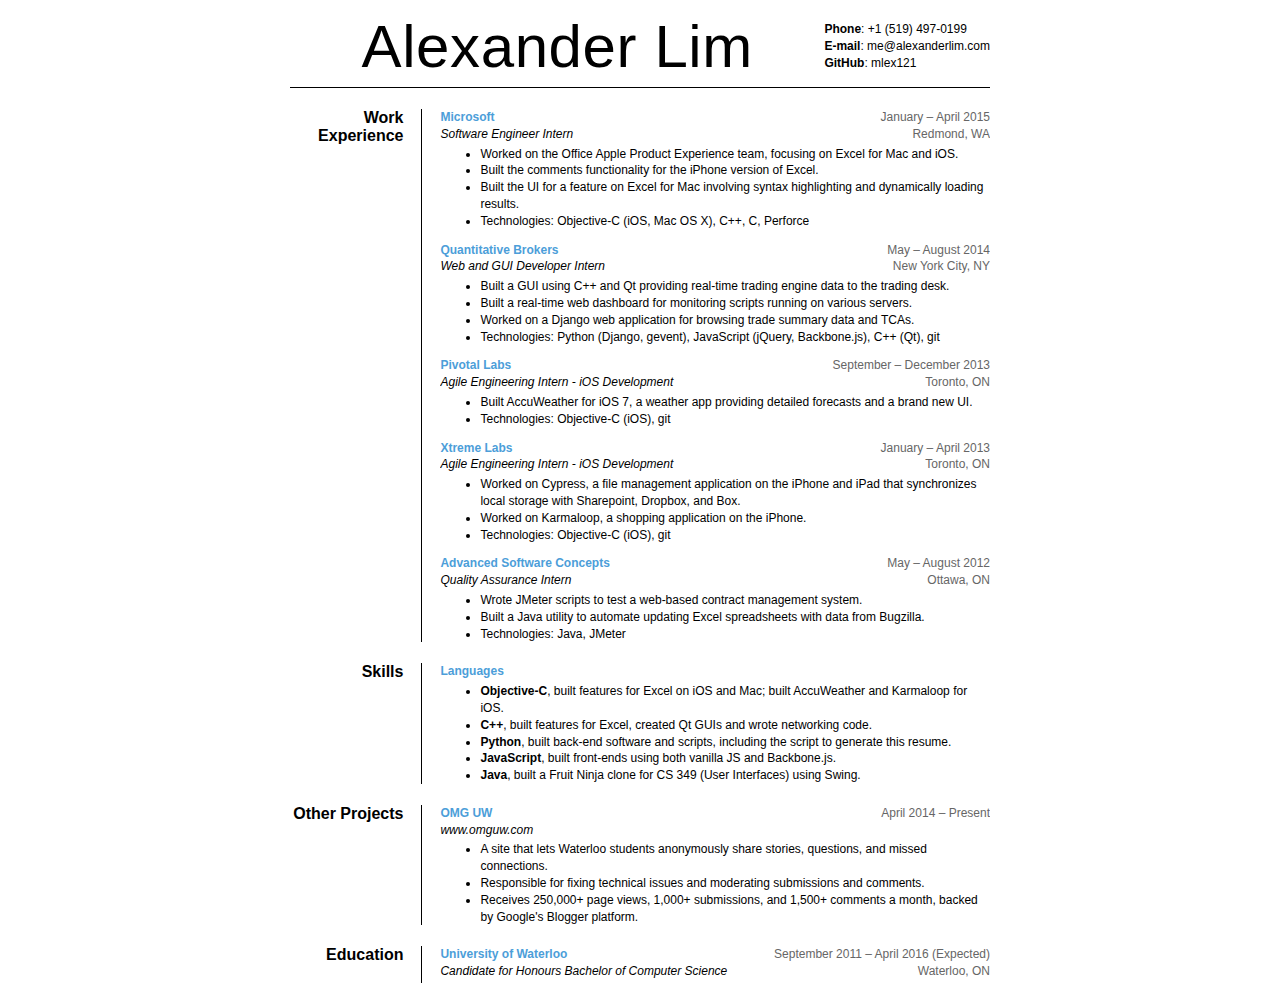
==== resume.html @ f31739e5 "Updated phone number." ====
<!-- THIS RESUME WAS AUTOMATICALLY GENERATED -->
<!-- See github.com/mlex121/resume for the source -->
<!DOCTYPE html>
<html lang="en">
    <head>
        <meta charset="utf-8">
        <title>Alexander Lim</title>
        <style media="all">
            html {
    background: #ffffff;
    color: #000000;
    font-family: "Palatino", "Palatino Linotype", "Georgia", sans-serif;
    font-feature-settings: "kern";
    font-size: 12px;
    text-rendering: optimizeLegibility;
}

body {
    margin: 0 auto;
    width: 700px;
}

h1 {
    font-weight: normal;
    font-size: 60px;
    letter-spacing: 0.01em;
    margin: 0;
    padding: 0;
}

h2 {
    margin: 0;
    font-size: 16px;
}

.item-header {
    margin: 0 0 0.25em;
    line-height: 1.4em;
    font-size: 100%;
    font-weight: normal;
    overflow: auto;
}

.section-item:last-child {
    margin-bottom: 0;
}

.contact-name {
    font-weight: bold;
    white-space: nowrap;
}

.contact-value {
    text-decoration: none;
}

.contact-value:hover {
    text-decoration: underline;
}

p {
    margin: 1em 0;
    line-height: 1.4em;
    text-align: justify;
}

li {
    line-height: 1.4em;
}

hr {
    margin: 0;
    border: 0;
    border-bottom: 1px solid #000000;
}

#resume-content {
    border-spacing: 0 1.75em;
    margin: 0;
    padding: 0;
    border: 0;

}

@page {
    margin-top: 0.5in;
    margin-bottom: 0.5in;
}

#cover-letter {
    page-break-after: always;
    margin: 0 auto;
    width: 550px;
    min-height: 11in;
}

#resume-header {
    width: 100%;
    display: table;
    padding: 1em 0 0.5em;
}

#name-container {
    display: table-cell;
    width: 100%;
    vertical-align: middle;
}

#name-title {
    position: relative;
    width: 100%;
    text-align: center;
}

#contact {
    display: table-cell;
    text-align: left;
    vertical-align: middle;
    line-height: 1.4em;
    margin: 0;
    padding: 0;
}

.contact-value {
    color: #000000;
}

.section-item {
    margin-bottom: 1em;
}

.section-item:hover {
    background-color: #FFFBDD;
}

.skill-name {
    font-weight: bold;
}

.desc-list {
    clear: both;
    margin: 0;
}

.desc-list:last-child {
    margin-bottom: 0;
}

a.item-title {
    text-decoration: none;
    color: #4C9ED9;
}

a.item-title:hover {
    text-decoration: underline;
    color: #4C9ED9;
}

a.item-title:visited {
    color: #4C9ED9;
}

.item-title {
    font-weight: bold;
    color: #4C9ED9;
}

.date-range {
    float: right;
    color: #666666;
}

.item-subtitle {
    clear: both;
    float: left;
    font-weight: normal;
    font-style: italic;
}

.location {
    float: right;
    font-weight: normal;
    color: #666666;
}

.section {
    page-break-inside: avoid;
}

.section-header {
    text-align: right;
    vertical-align: top;
    padding: 0 1.5em 0 0;
    border-right: 1px solid black;
}

.section-content {
    text-align: left;
    padding: 0 0 0 1.5em;
}

.no-indent {
    text-indent: 0;
}

        </style>
        <style media="print">
            #cover-letter {
    page-break-after: always;
    margin: 0px 0.5in;
}

        </style>
    </head>
    <body>
        <div id="resume">
            <div id="resume-header">
                <div id="name-container">
                    <h1 id="name-title">Alexander Lim</h1>
                </div>
                <div id="contact"><span class="contact-name">Phone</span>:&nbsp;<a class="contact-value" >+1 (519) 497-0199</a><br><span class="contact-name">E-mail</span>:&nbsp;<a class="contact-value" href="mailto:me@alexanderlim.com">me@alexanderlim.com</a><br><span class="contact-name">GitHub</span>:&nbsp;<a class="contact-value" href="https://github.com/mlex121">mlex121</a>                </div>
            </div>
            <hr>
            <table id="resume-content">
                <tr id="jobs" class="section">
                    <td class="section-header">
                        <h2 class="section-title">Work Experience</h2>
                    </td>
                    <td class="section-content">
                        <div class="section-item">
                            <div class="item-header">
                                <a class="item-title" href="http://www.microsoft.com">Microsoft</a>
                                <span class="date-range">January &ndash; April 2015</span>
                                <span class="item-subtitle">Software Engineer Intern</span>
                                <span class="location">Redmond, WA</span>
                            </div>
                            <ul id="job-desc-list" class="desc-list">
                                <li>Worked on the Office Apple Product Experience team, focusing on Excel for Mac and iOS.</li>
                                <li>Built the comments functionality for the iPhone version of Excel.</li>
                                <li>Built the UI for a feature on Excel for Mac involving syntax highlighting and dynamically loading results.</li>
                                <li>Technologies: Objective-C (iOS, Mac OS X), C++, C, Perforce</li>
                            </ul>
                        </div>
                        <div class="section-item">
                            <div class="item-header">
                                <a class="item-title" href="http://quantitativebrokers.com/">Quantitative Brokers</a>
                                <span class="date-range">May &ndash; August 2014</span>
                                <span class="item-subtitle">Web and GUI Developer Intern</span>
                                <span class="location">New York City, NY</span>
                            </div>
                            <ul id="job-desc-list" class="desc-list">
                                <li>Built a GUI using C++ and Qt providing real-time trading engine data to the trading desk.</li>
                                <li>Built a real-time web dashboard for monitoring scripts running on various servers.</li>
                                <li>Worked on a Django web application for browsing trade summary data and TCAs.</li>
                                <li>Technologies: Python (Django, gevent), JavaScript (jQuery, Backbone.js), C++ (Qt), git</li>
                            </ul>
                        </div>
                        <div class="section-item">
                            <div class="item-header">
                                <a class="item-title" href="http://pivotallabs.com/">Pivotal Labs</a>
                                <span class="date-range">September &ndash; December 2013</span>
                                <span class="item-subtitle">Agile Engineering Intern - iOS Development</span>
                                <span class="location">Toronto, ON</span>
                            </div>
                            <ul id="job-desc-list" class="desc-list">
                                <li>Built AccuWeather for iOS 7, a weather app providing detailed forecasts and a brand new UI.</li>
                                <li>Technologies: Objective-C (iOS), git</li>
                            </ul>
                        </div>
                        <div class="section-item">
                            <div class="item-header">
                                <a class="item-title" href="http://pivotallabs.com/">Xtreme Labs</a>
                                <span class="date-range">January &ndash; April 2013</span>
                                <span class="item-subtitle">Agile Engineering Intern - iOS Development</span>
                                <span class="location">Toronto, ON</span>
                            </div>
                            <ul id="job-desc-list" class="desc-list">
                                <li>Worked on Cypress, a file management application on the iPhone and iPad that synchronizes local storage with Sharepoint, Dropbox, and Box.</li>
                                <li>Worked on Karmaloop, a shopping application on the iPhone.</li>
                                <li>Technologies: Objective-C (iOS), git</li>
                            </ul>
                        </div>
                        <div class="section-item">
                            <div class="item-header">
                                <a class="item-title" href="http://ascnet.com/">Advanced Software Concepts</a>
                                <span class="date-range">May &ndash; August 2012</span>
                                <span class="item-subtitle">Quality Assurance Intern</span>
                                <span class="location">Ottawa, ON</span>
                            </div>
                            <ul id="job-desc-list" class="desc-list">
                                <li>Wrote JMeter scripts to test a web-based contract management system.</li>
                                <li>Built a Java utility to automate updating Excel spreadsheets with data from Bugzilla.</li>
                                <li>Technologies: Java, JMeter</li>
                            </ul>
                        </div>
                    </td>
                </tr>
                <tr id="skills" class="section">
                    <td class="section-header">
                        <h2 class="section-title">Skills</h2>
                    </td>
                    <td class="section-content">
                        <div class="section-item">
                            <div class="item-header">
                                <span class="item-title">Languages</span>
                            </div>
                            <ul id="skills-list" class="desc-list">
                                <li class="skill-item"><span class="skill-name">Objective-C</span>, built features for Excel on iOS and Mac; built AccuWeather and Karmaloop for iOS.</li>
                                <li class="skill-item"><span class="skill-name">C++</span>, built features for Excel, created Qt GUIs and wrote networking code.</li>
                                <li class="skill-item"><span class="skill-name">Python</span>, built back-end software and scripts, including the script to generate this resume.</li>
                                <li class="skill-item"><span class="skill-name">JavaScript</span>, built front-ends using both vanilla JS and Backbone.js.</li>
                                <li class="skill-item"><span class="skill-name">Java</span>, built a Fruit Ninja clone for CS 349 (User Interfaces) using Swing.</li>
                            </ul>
                        </div>
                    </td>
                </tr>
                <tr id="projects" class="section">
                    <td class="section-header">
                        <h2 class="section-title">Other Projects</h2>
                    </td>
                    <td class="section-content">
                        <div class="section-item">
                            <div class="item-header">
                                <a class="item-title" href="http://www.omguw.com/">OMG UW</a>
                                <span class="date-range">April 2014 &ndash; Present</span>
                                <span class="item-subtitle">www.omguw.com</span>
                            </div>
                            <ul id="project-desc-list" class="desc-list">
                                <li class="proj-desc-item">A site that lets Waterloo students anonymously share stories, questions, and missed connections.</li>
                                <li class="proj-desc-item">Responsible for fixing technical issues and moderating submissions and comments.</li>
                                <li class="proj-desc-item">Receives 250,000+ page views, 1,000+ submissions, and 1,500+ comments a month, backed by Google's Blogger platform.</li>
                            </ul>
                        </div>
                    </td>
                </tr>
                <tr id="education" class="section">
                    <td class="section-header">
                        <h2 class="section-title">Education</h2>
                    </td>
                    <td class="section-content">
                        <div class="section-item">
                            <div class="item-header">
                                <a class="item-title" href="https://uwaterloo.ca/">University of Waterloo</a>
                                <span class="date-range">September 2011 &ndash; April 2016 (Expected)</span>
                                <span class="item-subtitle">Candidate for Honours Bachelor of Computer Science</span>
                                <span class="location">Waterloo, ON</span>
                            </div>
                        </div>
                    </td>
                </tr>
            </table>
        </div>
    </body>
</html>
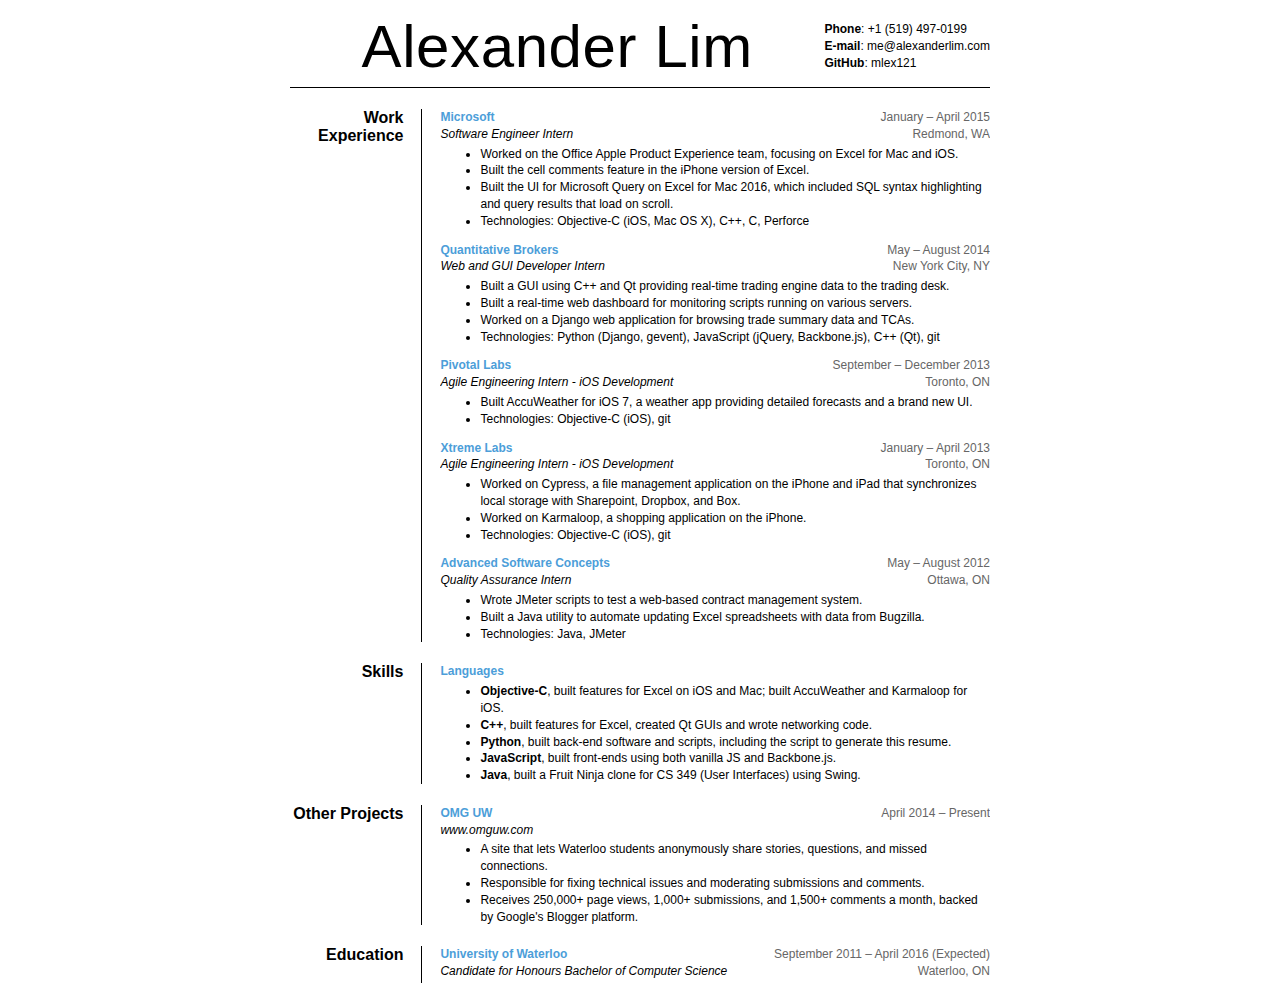
==== commit a288c539: "Updated to include details about Microsoft Query, now that it’s been released." ====
--- a/resume.html
+++ b/resume.html
@@ -236,8 +236,8 @@
                             </div>
                             <ul id="job-desc-list" class="desc-list">
                                 <li>Worked on the Office Apple Product Experience team, focusing on Excel for Mac and iOS.</li>
-                                <li>Built the comments functionality for the iPhone version of Excel.</li>
-                                <li>Built the UI for a feature on Excel for Mac involving syntax highlighting and dynamically loading results.</li>
+                                <li>Built the cell comments feature in the iPhone version of Excel.</li>
+                                <li>Built the UI for Microsoft Query on Excel for Mac 2016, which included SQL syntax highlighting and query results that load on scroll.</li>
                                 <li>Technologies: Objective-C (iOS, Mac OS X), C++, C, Perforce</li>
                             </ul>
                         </div>
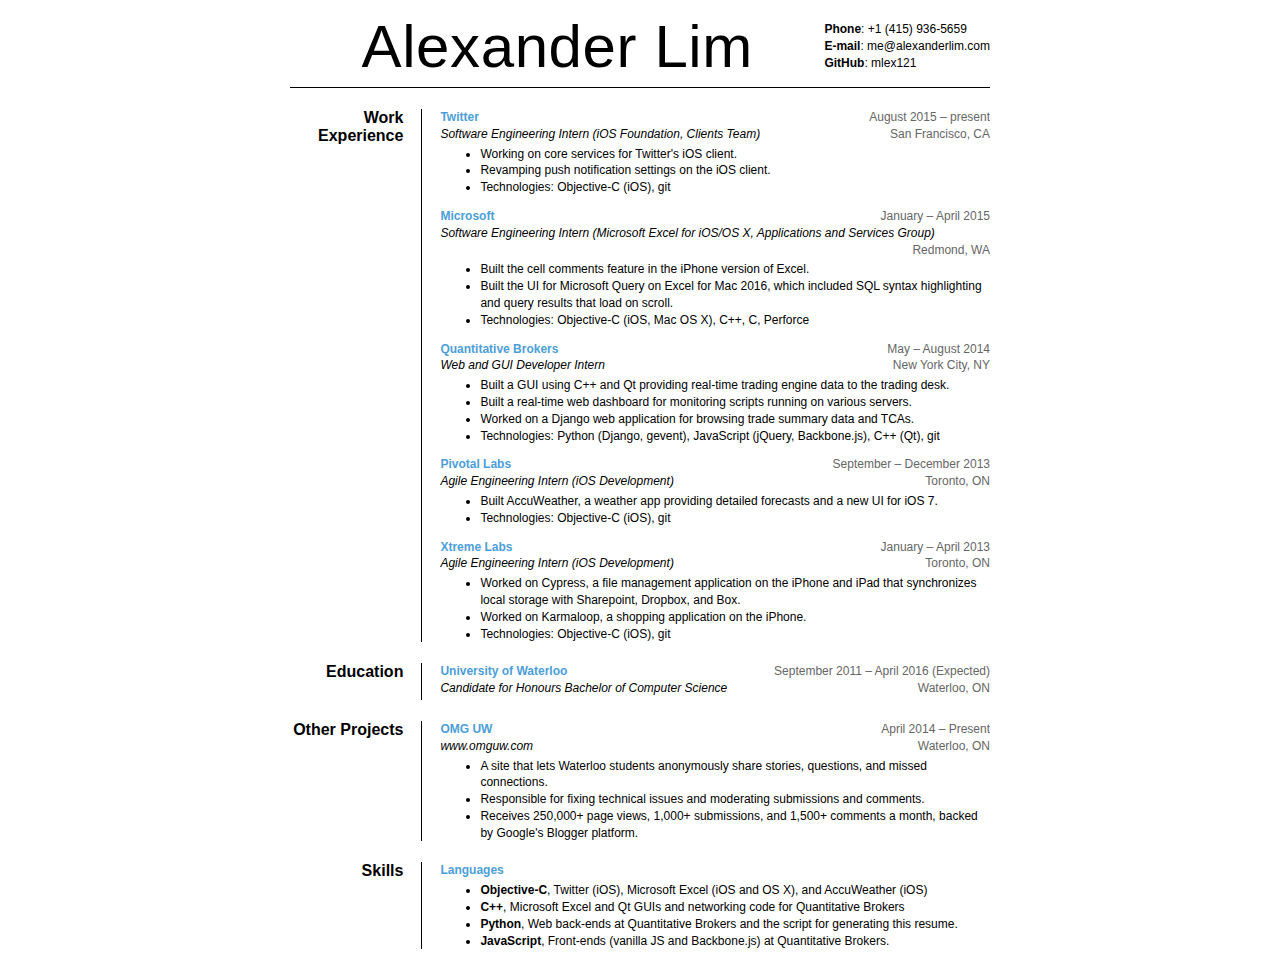
==== commit 4b09581a: "Update resume with Twitter, change format" ====
--- a/resume.html
+++ b/resume.html
@@ -218,7 +218,7 @@
                 <div id="name-container">
                     <h1 id="name-title">Alexander Lim</h1>
                 </div>
-                <div id="contact"><span class="contact-name">Phone</span>:&nbsp;<a class="contact-value" >+1 (519) 497-0199</a><br><span class="contact-name">E-mail</span>:&nbsp;<a class="contact-value" href="mailto:me@alexanderlim.com">me@alexanderlim.com</a><br><span class="contact-name">GitHub</span>:&nbsp;<a class="contact-value" href="https://github.com/mlex121">mlex121</a>                </div>
+                <div id="contact"><span class="contact-name">Phone</span>:&nbsp;<a class="contact-value" >+1 (415) 936-5659</a><br><span class="contact-name">E-mail</span>:&nbsp;<a class="contact-value" href="mailto:me@alexanderlim.com">me@alexanderlim.com</a><br><span class="contact-name">GitHub</span>:&nbsp;<a class="contact-value" href="https://github.com/mlex121">mlex121</a>                </div>
             </div>
             <hr>
             <table id="resume-content">
@@ -229,13 +229,25 @@
                     <td class="section-content">
                         <div class="section-item">
                             <div class="item-header">
-                                <a class="item-title" href="http://www.microsoft.com">Microsoft</a>
+                                <a class="item-title" href="https://twitter.com/">Twitter</a>
+                                <span class="date-range">August 2015 &ndash; present</span>
+                                <span class="item-subtitle">Software Engineering Intern (iOS Foundation, Clients Team)</span>
+                                <span class="location">San Francisco, CA</span>
+                            </div>
+                            <ul id="job-desc-list" class="desc-list">
+                                <li>Working on core services for Twitter's iOS client.</li>
+                                <li>Revamping push notification settings on the iOS client.</li>
+                                <li>Technologies: Objective-C (iOS), git</li>
+                            </ul>
+                        </div>
+                        <div class="section-item">
+                            <div class="item-header">
+                                <a class="item-title" href="http://www.microsoft.com/">Microsoft</a>
                                 <span class="date-range">January &ndash; April 2015</span>
-                                <span class="item-subtitle">Software Engineer Intern</span>
+                                <span class="item-subtitle">Software Engineering Intern (Microsoft Excel for iOS/OS X, Applications and Services Group)</span>
                                 <span class="location">Redmond, WA</span>
                             </div>
                             <ul id="job-desc-list" class="desc-list">
-                                <li>Worked on the Office Apple Product Experience team, focusing on Excel for Mac and iOS.</li>
                                 <li>Built the cell comments feature in the iPhone version of Excel.</li>
                                 <li>Built the UI for Microsoft Query on Excel for Mac 2016, which included SQL syntax highlighting and query results that load on scroll.</li>
                                 <li>Technologies: Objective-C (iOS, Mac OS X), C++, C, Perforce</li>
@@ -257,21 +269,21 @@
                         </div>
                         <div class="section-item">
                             <div class="item-header">
-                                <a class="item-title" href="http://pivotallabs.com/">Pivotal Labs</a>
+                                <a class="item-title" href="http://pivotal.io/labs">Pivotal Labs</a>
                                 <span class="date-range">September &ndash; December 2013</span>
-                                <span class="item-subtitle">Agile Engineering Intern - iOS Development</span>
+                                <span class="item-subtitle">Agile Engineering Intern (iOS Development)</span>
                                 <span class="location">Toronto, ON</span>
                             </div>
                             <ul id="job-desc-list" class="desc-list">
-                                <li>Built AccuWeather for iOS 7, a weather app providing detailed forecasts and a brand new UI.</li>
+                                <li>Built AccuWeather, a weather app providing detailed forecasts and a new UI for iOS 7.</li>
                                 <li>Technologies: Objective-C (iOS), git</li>
                             </ul>
                         </div>
                         <div class="section-item">
                             <div class="item-header">
-                                <a class="item-title" href="http://pivotallabs.com/">Xtreme Labs</a>
+                                <a class="item-title" href="http://pivotal.io/labs">Xtreme Labs</a>
                                 <span class="date-range">January &ndash; April 2013</span>
-                                <span class="item-subtitle">Agile Engineering Intern - iOS Development</span>
+                                <span class="item-subtitle">Agile Engineering Intern (iOS Development)</span>
                                 <span class="location">Toronto, ON</span>
                             </div>
                             <ul id="job-desc-list" class="desc-list">
@@ -280,17 +292,39 @@
                                 <li>Technologies: Objective-C (iOS), git</li>
                             </ul>
                         </div>
-                        <div class="section-item">
-                            <div class="item-header">
-                                <a class="item-title" href="http://ascnet.com/">Advanced Software Concepts</a>
-                                <span class="date-range">May &ndash; August 2012</span>
-                                <span class="item-subtitle">Quality Assurance Intern</span>
-                                <span class="location">Ottawa, ON</span>
-                            </div>
-                            <ul id="job-desc-list" class="desc-list">
-                                <li>Wrote JMeter scripts to test a web-based contract management system.</li>
-                                <li>Built a Java utility to automate updating Excel spreadsheets with data from Bugzilla.</li>
-                                <li>Technologies: Java, JMeter</li>
+                    </td>
+                </tr>
+                <tr id="education" class="section">
+                    <td class="section-header">
+                        <h2 class="section-title">Education</h2>
+                    </td>
+                    <td class="section-content">
+                        <div class="section-item">
+                            <div class="item-header">
+                                <a class="item-title" href="https://uwaterloo.ca/">University of Waterloo</a>
+                                <span class="date-range">September 2011 &ndash; April 2016 (Expected)</span>
+                                <span class="item-subtitle">Candidate for Honours Bachelor of Computer Science</span>
+                                <span class="location">Waterloo, ON</span>
+                            </div>
+                        </div>
+                    </td>
+                </tr>
+                <tr id="projects" class="section">
+                    <td class="section-header">
+                        <h2 class="section-title">Other Projects</h2>
+                    </td>
+                    <td class="section-content">
+                        <div class="section-item">
+                            <div class="item-header">
+                                <a class="item-title" href="http://www.omguw.com/">OMG UW</a>
+                                <span class="date-range">April 2014 &ndash; Present</span>
+                                <span class="item-subtitle">www.omguw.com</span>
+                                <span class="location">Waterloo, ON</span>
+                            </div>
+                            <ul id="project-desc-list" class="desc-list">
+                                <li class="proj-desc-item">A site that lets Waterloo students anonymously share stories, questions, and missed connections.</li>
+                                <li class="proj-desc-item">Responsible for fixing technical issues and moderating submissions and comments.</li>
+                                <li class="proj-desc-item">Receives 250,000+ page views, 1,000+ submissions, and 1,500+ comments a month, backed by Google's Blogger platform.</li>
                             </ul>
                         </div>
                     </td>
@@ -305,46 +339,11 @@
                                 <span class="item-title">Languages</span>
                             </div>
                             <ul id="skills-list" class="desc-list">
-                                <li class="skill-item"><span class="skill-name">Objective-C</span>, built features for Excel on iOS and Mac; built AccuWeather and Karmaloop for iOS.</li>
-                                <li class="skill-item"><span class="skill-name">C++</span>, built features for Excel, created Qt GUIs and wrote networking code.</li>
-                                <li class="skill-item"><span class="skill-name">Python</span>, built back-end software and scripts, including the script to generate this resume.</li>
-                                <li class="skill-item"><span class="skill-name">JavaScript</span>, built front-ends using both vanilla JS and Backbone.js.</li>
-                                <li class="skill-item"><span class="skill-name">Java</span>, built a Fruit Ninja clone for CS 349 (User Interfaces) using Swing.</li>
-                            </ul>
-                        </div>
-                    </td>
-                </tr>
-                <tr id="projects" class="section">
-                    <td class="section-header">
-                        <h2 class="section-title">Other Projects</h2>
-                    </td>
-                    <td class="section-content">
-                        <div class="section-item">
-                            <div class="item-header">
-                                <a class="item-title" href="http://www.omguw.com/">OMG UW</a>
-                                <span class="date-range">April 2014 &ndash; Present</span>
-                                <span class="item-subtitle">www.omguw.com</span>
-                            </div>
-                            <ul id="project-desc-list" class="desc-list">
-                                <li class="proj-desc-item">A site that lets Waterloo students anonymously share stories, questions, and missed connections.</li>
-                                <li class="proj-desc-item">Responsible for fixing technical issues and moderating submissions and comments.</li>
-                                <li class="proj-desc-item">Receives 250,000+ page views, 1,000+ submissions, and 1,500+ comments a month, backed by Google's Blogger platform.</li>
-                            </ul>
-                        </div>
-                    </td>
-                </tr>
-                <tr id="education" class="section">
-                    <td class="section-header">
-                        <h2 class="section-title">Education</h2>
-                    </td>
-                    <td class="section-content">
-                        <div class="section-item">
-                            <div class="item-header">
-                                <a class="item-title" href="https://uwaterloo.ca/">University of Waterloo</a>
-                                <span class="date-range">September 2011 &ndash; April 2016 (Expected)</span>
-                                <span class="item-subtitle">Candidate for Honours Bachelor of Computer Science</span>
-                                <span class="location">Waterloo, ON</span>
-                            </div>
+                                <li class="skill-item"><span class="skill-name">Objective-C</span>, Twitter (iOS), Microsoft Excel (iOS and OS X), and AccuWeather (iOS)</li>
+                                <li class="skill-item"><span class="skill-name">C++</span>, Microsoft Excel and Qt GUIs and networking code for Quantitative Brokers</li>
+                                <li class="skill-item"><span class="skill-name">Python</span>, Web back-ends at Quantitative Brokers and the script for generating this resume.</li>
+                                <li class="skill-item"><span class="skill-name">JavaScript</span>, Front-ends (vanilla JS and Backbone.js) at Quantitative Brokers.</li>
+                            </ul>
                         </div>
                     </td>
                 </tr>
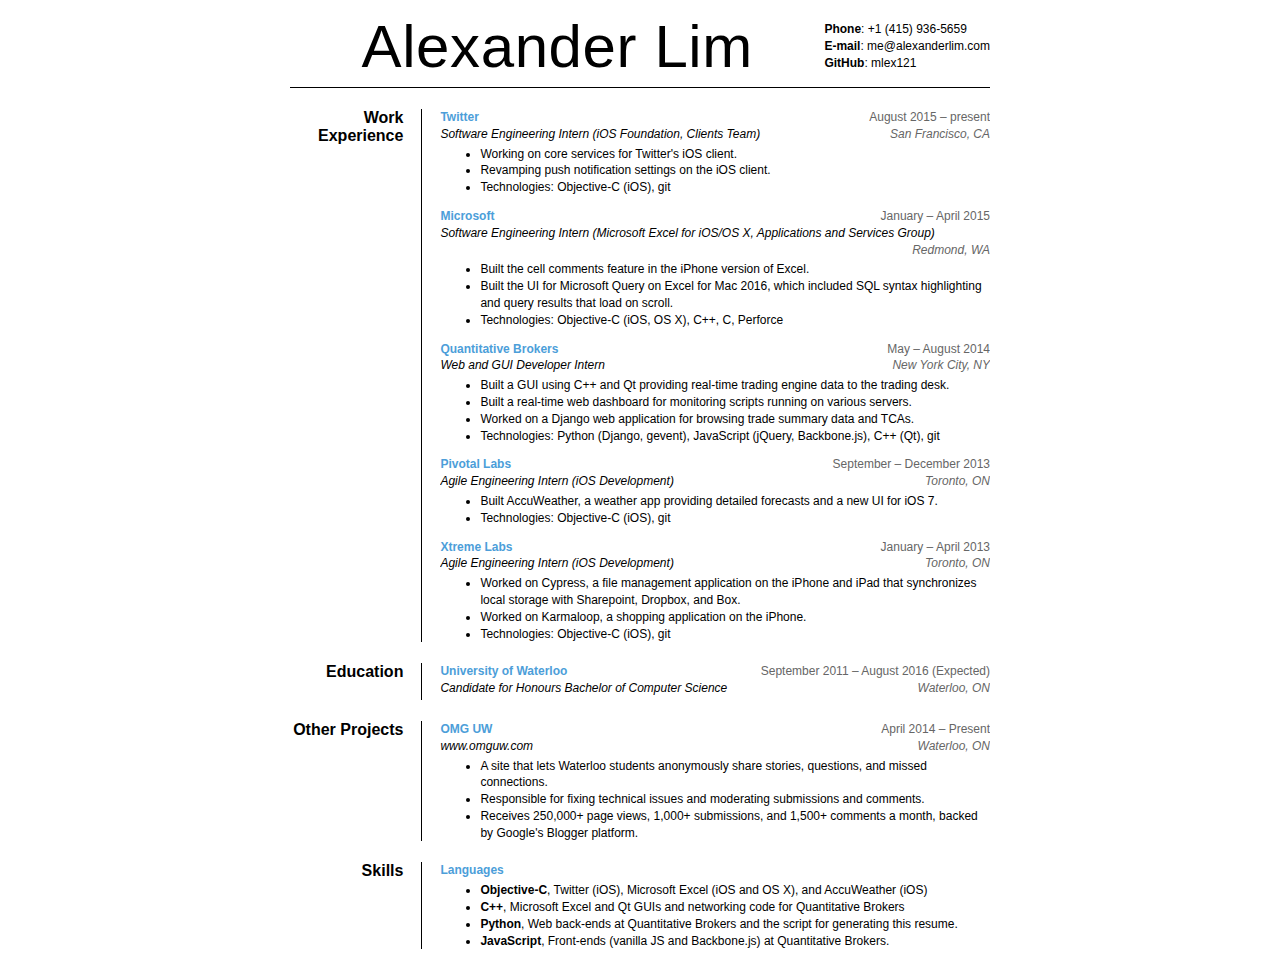
==== commit 7291712c: "Fix typos, italicize locations" ====
--- a/resume.html
+++ b/resume.html
@@ -180,6 +180,7 @@
 .location {
     float: right;
     font-weight: normal;
+    font-style: italic;
     color: #666666;
 }
 
@@ -250,7 +251,7 @@
                             <ul id="job-desc-list" class="desc-list">
                                 <li>Built the cell comments feature in the iPhone version of Excel.</li>
                                 <li>Built the UI for Microsoft Query on Excel for Mac 2016, which included SQL syntax highlighting and query results that load on scroll.</li>
-                                <li>Technologies: Objective-C (iOS, Mac OS X), C++, C, Perforce</li>
+                                <li>Technologies: Objective-C (iOS, OS X), C++, C, Perforce</li>
                             </ul>
                         </div>
                         <div class="section-item">
@@ -302,7 +303,7 @@
                         <div class="section-item">
                             <div class="item-header">
                                 <a class="item-title" href="https://uwaterloo.ca/">University of Waterloo</a>
-                                <span class="date-range">September 2011 &ndash; April 2016 (Expected)</span>
+                                <span class="date-range">September 2011 &ndash; August 2016 (Expected)</span>
                                 <span class="item-subtitle">Candidate for Honours Bachelor of Computer Science</span>
                                 <span class="location">Waterloo, ON</span>
                             </div>
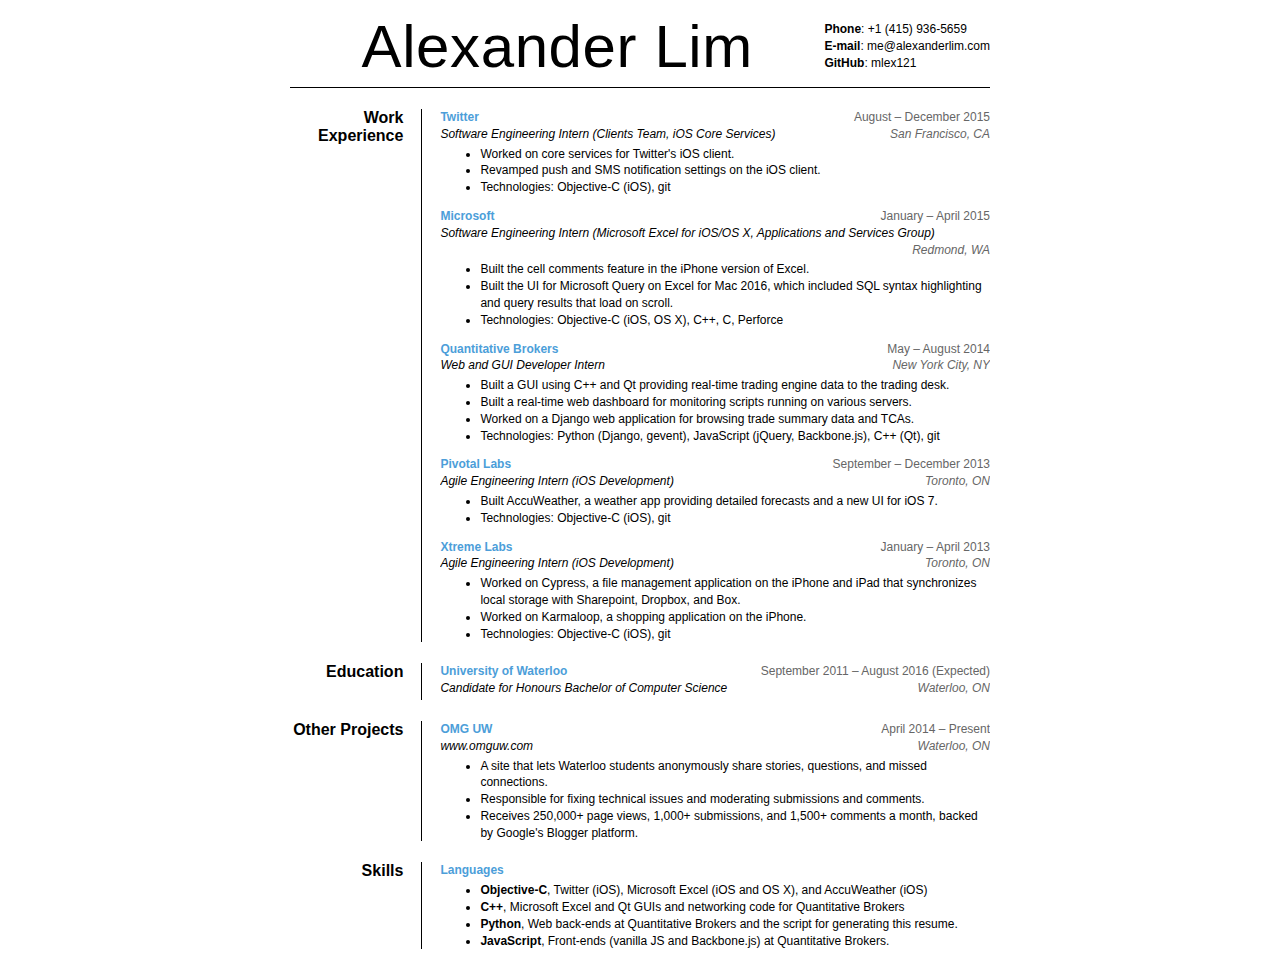
==== commit 426ddbd5: "Update end date for Twitter" ====
--- a/resume.html
+++ b/resume.html
@@ -231,13 +231,13 @@
                         <div class="section-item">
                             <div class="item-header">
                                 <a class="item-title" href="https://twitter.com/">Twitter</a>
-                                <span class="date-range">August 2015 &ndash; present</span>
-                                <span class="item-subtitle">Software Engineering Intern (iOS Foundation, Clients Team)</span>
+                                <span class="date-range">August &ndash; December 2015</span>
+                                <span class="item-subtitle">Software Engineering Intern (Clients Team, iOS Core Services)</span>
                                 <span class="location">San Francisco, CA</span>
                             </div>
                             <ul id="job-desc-list" class="desc-list">
-                                <li>Working on core services for Twitter's iOS client.</li>
-                                <li>Revamping push notification settings on the iOS client.</li>
+                                <li>Worked on core services for Twitter's iOS client.</li>
+                                <li>Revamped push and SMS notification settings on the iOS client.</li>
                                 <li>Technologies: Objective-C (iOS), git</li>
                             </ul>
                         </div>
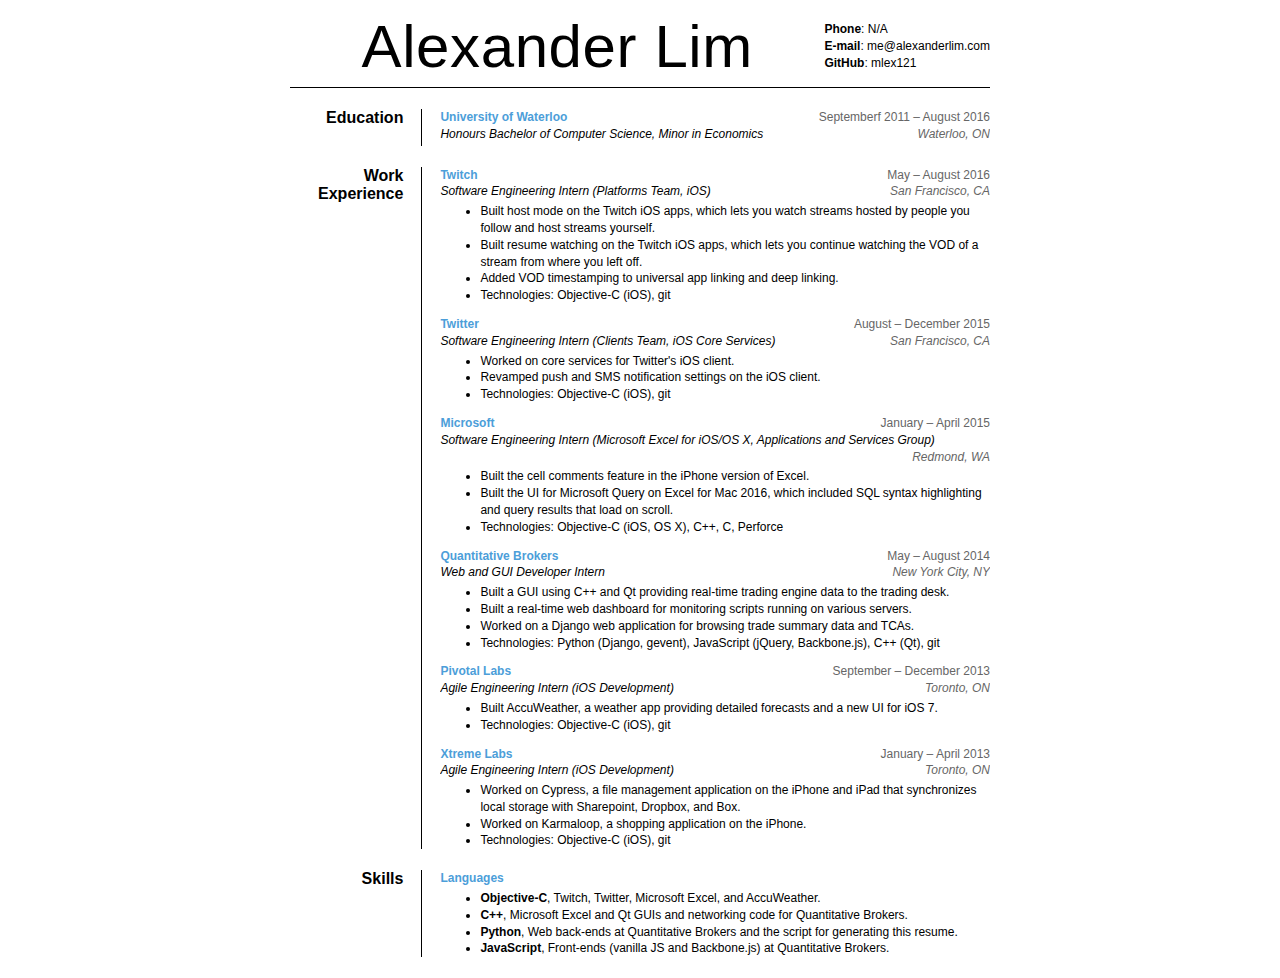
==== commit 91aac89f: "Update education/work, move school to top" ====
--- a/resume.html
+++ b/resume.html
@@ -6,10 +6,12 @@
         <meta charset="utf-8">
         <title>Alexander Lim</title>
         <style media="all">
-            html {
+            @charset "UTF-8";
+
+html {
     background: #ffffff;
     color: #000000;
-    font-family: "Palatino", "Palatino Linotype", "Georgia", sans-serif;
+    font-family: "MetaSerifPro", "Palatino", "Palatino Linotype", "Georgia", sans-serif;
     font-feature-settings: "kern";
     font-size: 12px;
     text-rendering: optimizeLegibility;
@@ -219,15 +221,44 @@
                 <div id="name-container">
                     <h1 id="name-title">Alexander Lim</h1>
                 </div>
-                <div id="contact"><span class="contact-name">Phone</span>:&nbsp;<a class="contact-value" >+1 (415) 936-5659</a><br><span class="contact-name">E-mail</span>:&nbsp;<a class="contact-value" href="mailto:me@alexanderlim.com">me@alexanderlim.com</a><br><span class="contact-name">GitHub</span>:&nbsp;<a class="contact-value" href="https://github.com/mlex121">mlex121</a>                </div>
+                <div id="contact"><span class="contact-name">Phone</span>:&nbsp;<a class="contact-value" >N/A</a><br><span class="contact-name">E-mail</span>:&nbsp;<a class="contact-value" href="mailto:me@alexanderlim.com">me@alexanderlim.com</a><br><span class="contact-name">GitHub</span>:&nbsp;<a class="contact-value" href="https://github.com/mlex121">mlex121</a>                </div>
             </div>
             <hr>
             <table id="resume-content">
+                <tr id="education" class="section">
+                    <td class="section-header">
+                        <h2 class="section-title">Education</h2>
+                    </td>
+                    <td class="section-content">
+                        <div class="section-item">
+                            <div class="item-header">
+                                <a class="item-title" href="https://uwaterloo.ca/">University of Waterloo</a>
+                                <span class="date-range">Septemberf 2011 &ndash; August 2016</span>
+                                <span class="item-subtitle">Honours Bachelor of Computer Science, Minor in Economics</span>
+                                <span class="location">Waterloo, ON</span>
+                            </div>
+                        </div>
+                    </td>
+                </tr>
                 <tr id="jobs" class="section">
                     <td class="section-header">
                         <h2 class="section-title">Work Experience</h2>
                     </td>
                     <td class="section-content">
+                        <div class="section-item">
+                            <div class="item-header">
+                                <a class="item-title" href="https://www.twitch.tv/">Twitch</a>
+                                <span class="date-range">May &ndash; August 2016</span>
+                                <span class="item-subtitle">Software Engineering Intern (Platforms Team, iOS)</span>
+                                <span class="location">San Francisco, CA</span>
+                            </div>
+                            <ul id="job-desc-list" class="desc-list">
+                                <li>Built host mode on the Twitch iOS apps, which lets you watch streams hosted by people you follow and host streams yourself.</li>
+                                <li>Built resume watching on the Twitch iOS apps, which lets you continue watching the VOD of a stream from where you left off.</li>
+                                <li>Added VOD timestamping to universal app linking and deep linking.</li>
+                                <li>Technologies: Objective-C (iOS), git</li>
+                            </ul>
+                        </div>
                         <div class="section-item">
                             <div class="item-header">
                                 <a class="item-title" href="https://twitter.com/">Twitter</a>
@@ -295,41 +326,6 @@
                         </div>
                     </td>
                 </tr>
-                <tr id="education" class="section">
-                    <td class="section-header">
-                        <h2 class="section-title">Education</h2>
-                    </td>
-                    <td class="section-content">
-                        <div class="section-item">
-                            <div class="item-header">
-                                <a class="item-title" href="https://uwaterloo.ca/">University of Waterloo</a>
-                                <span class="date-range">September 2011 &ndash; August 2016 (Expected)</span>
-                                <span class="item-subtitle">Candidate for Honours Bachelor of Computer Science</span>
-                                <span class="location">Waterloo, ON</span>
-                            </div>
-                        </div>
-                    </td>
-                </tr>
-                <tr id="projects" class="section">
-                    <td class="section-header">
-                        <h2 class="section-title">Other Projects</h2>
-                    </td>
-                    <td class="section-content">
-                        <div class="section-item">
-                            <div class="item-header">
-                                <a class="item-title" href="http://www.omguw.com/">OMG UW</a>
-                                <span class="date-range">April 2014 &ndash; Present</span>
-                                <span class="item-subtitle">www.omguw.com</span>
-                                <span class="location">Waterloo, ON</span>
-                            </div>
-                            <ul id="project-desc-list" class="desc-list">
-                                <li class="proj-desc-item">A site that lets Waterloo students anonymously share stories, questions, and missed connections.</li>
-                                <li class="proj-desc-item">Responsible for fixing technical issues and moderating submissions and comments.</li>
-                                <li class="proj-desc-item">Receives 250,000+ page views, 1,000+ submissions, and 1,500+ comments a month, backed by Google's Blogger platform.</li>
-                            </ul>
-                        </div>
-                    </td>
-                </tr>
                 <tr id="skills" class="section">
                     <td class="section-header">
                         <h2 class="section-title">Skills</h2>
@@ -340,8 +336,8 @@
                                 <span class="item-title">Languages</span>
                             </div>
                             <ul id="skills-list" class="desc-list">
-                                <li class="skill-item"><span class="skill-name">Objective-C</span>, Twitter (iOS), Microsoft Excel (iOS and OS X), and AccuWeather (iOS)</li>
-                                <li class="skill-item"><span class="skill-name">C++</span>, Microsoft Excel and Qt GUIs and networking code for Quantitative Brokers</li>
+                                <li class="skill-item"><span class="skill-name">Objective-C</span>, Twitch, Twitter, Microsoft Excel, and AccuWeather.</li>
+                                <li class="skill-item"><span class="skill-name">C++</span>, Microsoft Excel and Qt GUIs and networking code for Quantitative Brokers.</li>
                                 <li class="skill-item"><span class="skill-name">Python</span>, Web back-ends at Quantitative Brokers and the script for generating this resume.</li>
                                 <li class="skill-item"><span class="skill-name">JavaScript</span>, Front-ends (vanilla JS and Backbone.js) at Quantitative Brokers.</li>
                             </ul>
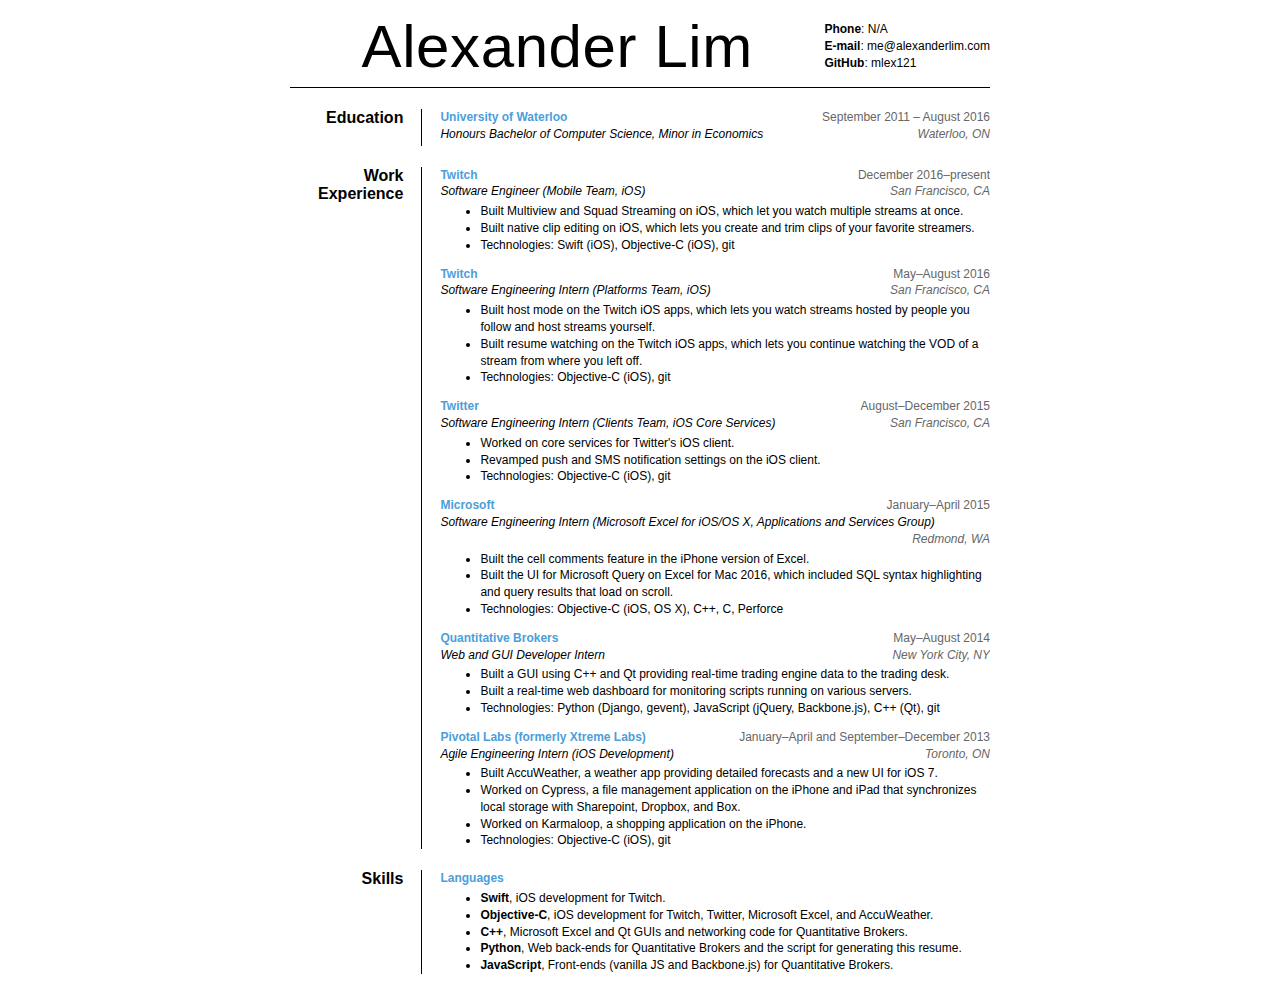
==== commit dd99183c: "Add full-time position at Twitch" ====
--- a/resume.html
+++ b/resume.html
@@ -6,12 +6,10 @@
         <meta charset="utf-8">
         <title>Alexander Lim</title>
         <style media="all">
-            @charset "UTF-8";
-
-html {
+            html {
     background: #ffffff;
     color: #000000;
-    font-family: "MetaSerifPro", "Palatino", "Palatino Linotype", "Georgia", sans-serif;
+    font-family: "Palatino", "Palatino Linotype", "Georgia", sans-serif;
     font-feature-settings: "kern";
     font-size: 12px;
     text-rendering: optimizeLegibility;
@@ -233,7 +231,7 @@
                         <div class="section-item">
                             <div class="item-header">
                                 <a class="item-title" href="https://uwaterloo.ca/">University of Waterloo</a>
-                                <span class="date-range">Septemberf 2011 &ndash; August 2016</span>
+                                <span class="date-range">September 2011 &ndash; August 2016</span>
                                 <span class="item-subtitle">Honours Bachelor of Computer Science, Minor in Economics</span>
                                 <span class="location">Waterloo, ON</span>
                             </div>
@@ -248,21 +246,33 @@
                         <div class="section-item">
                             <div class="item-header">
                                 <a class="item-title" href="https://www.twitch.tv/">Twitch</a>
-                                <span class="date-range">May &ndash; August 2016</span>
+                                <span class="date-range">December 2016–present</span>
+                                <span class="item-subtitle">Software Engineer (Mobile Team, iOS)</span>
+                                <span class="location">San Francisco, CA</span>
+                            </div>
+                            <ul id="job-desc-list" class="desc-list">
+                                <li>Built Multiview and Squad Streaming on iOS, which let you watch multiple streams at once.</li>
+                                <li>Built native clip editing on iOS, which lets you create and trim clips of your favorite streamers.</li>
+                                <li>Technologies: Swift (iOS), Objective-C (iOS), git</li>
+                            </ul>
+                        </div>
+                        <div class="section-item">
+                            <div class="item-header">
+                                <a class="item-title" href="https://www.twitch.tv/">Twitch</a>
+                                <span class="date-range">May–August 2016</span>
                                 <span class="item-subtitle">Software Engineering Intern (Platforms Team, iOS)</span>
                                 <span class="location">San Francisco, CA</span>
                             </div>
                             <ul id="job-desc-list" class="desc-list">
                                 <li>Built host mode on the Twitch iOS apps, which lets you watch streams hosted by people you follow and host streams yourself.</li>
                                 <li>Built resume watching on the Twitch iOS apps, which lets you continue watching the VOD of a stream from where you left off.</li>
-                                <li>Added VOD timestamping to universal app linking and deep linking.</li>
                                 <li>Technologies: Objective-C (iOS), git</li>
                             </ul>
                         </div>
                         <div class="section-item">
                             <div class="item-header">
                                 <a class="item-title" href="https://twitter.com/">Twitter</a>
-                                <span class="date-range">August &ndash; December 2015</span>
+                                <span class="date-range">August–December 2015</span>
                                 <span class="item-subtitle">Software Engineering Intern (Clients Team, iOS Core Services)</span>
                                 <span class="location">San Francisco, CA</span>
                             </div>
@@ -275,7 +285,7 @@
                         <div class="section-item">
                             <div class="item-header">
                                 <a class="item-title" href="http://www.microsoft.com/">Microsoft</a>
-                                <span class="date-range">January &ndash; April 2015</span>
+                                <span class="date-range">January–April 2015</span>
                                 <span class="item-subtitle">Software Engineering Intern (Microsoft Excel for iOS/OS X, Applications and Services Group)</span>
                                 <span class="location">Redmond, WA</span>
                             </div>
@@ -288,37 +298,25 @@
                         <div class="section-item">
                             <div class="item-header">
                                 <a class="item-title" href="http://quantitativebrokers.com/">Quantitative Brokers</a>
-                                <span class="date-range">May &ndash; August 2014</span>
+                                <span class="date-range">May–August 2014</span>
                                 <span class="item-subtitle">Web and GUI Developer Intern</span>
                                 <span class="location">New York City, NY</span>
                             </div>
                             <ul id="job-desc-list" class="desc-list">
                                 <li>Built a GUI using C++ and Qt providing real-time trading engine data to the trading desk.</li>
                                 <li>Built a real-time web dashboard for monitoring scripts running on various servers.</li>
-                                <li>Worked on a Django web application for browsing trade summary data and TCAs.</li>
                                 <li>Technologies: Python (Django, gevent), JavaScript (jQuery, Backbone.js), C++ (Qt), git</li>
                             </ul>
                         </div>
                         <div class="section-item">
                             <div class="item-header">
-                                <a class="item-title" href="http://pivotal.io/labs">Pivotal Labs</a>
-                                <span class="date-range">September &ndash; December 2013</span>
+                                <a class="item-title" href="http://pivotal.io/labs">Pivotal Labs (formerly Xtreme Labs)</a>
+                                <span class="date-range">January–April and September–December 2013</span>
                                 <span class="item-subtitle">Agile Engineering Intern (iOS Development)</span>
                                 <span class="location">Toronto, ON</span>
                             </div>
                             <ul id="job-desc-list" class="desc-list">
                                 <li>Built AccuWeather, a weather app providing detailed forecasts and a new UI for iOS 7.</li>
-                                <li>Technologies: Objective-C (iOS), git</li>
-                            </ul>
-                        </div>
-                        <div class="section-item">
-                            <div class="item-header">
-                                <a class="item-title" href="http://pivotal.io/labs">Xtreme Labs</a>
-                                <span class="date-range">January &ndash; April 2013</span>
-                                <span class="item-subtitle">Agile Engineering Intern (iOS Development)</span>
-                                <span class="location">Toronto, ON</span>
-                            </div>
-                            <ul id="job-desc-list" class="desc-list">
                                 <li>Worked on Cypress, a file management application on the iPhone and iPad that synchronizes local storage with Sharepoint, Dropbox, and Box.</li>
                                 <li>Worked on Karmaloop, a shopping application on the iPhone.</li>
                                 <li>Technologies: Objective-C (iOS), git</li>
@@ -336,10 +334,11 @@
                                 <span class="item-title">Languages</span>
                             </div>
                             <ul id="skills-list" class="desc-list">
-                                <li class="skill-item"><span class="skill-name">Objective-C</span>, Twitch, Twitter, Microsoft Excel, and AccuWeather.</li>
+                                <li class="skill-item"><span class="skill-name">Swift</span>, iOS development for Twitch.</li>
+                                <li class="skill-item"><span class="skill-name">Objective-C</span>, iOS development for Twitch, Twitter, Microsoft Excel, and AccuWeather.</li>
                                 <li class="skill-item"><span class="skill-name">C++</span>, Microsoft Excel and Qt GUIs and networking code for Quantitative Brokers.</li>
-                                <li class="skill-item"><span class="skill-name">Python</span>, Web back-ends at Quantitative Brokers and the script for generating this resume.</li>
-                                <li class="skill-item"><span class="skill-name">JavaScript</span>, Front-ends (vanilla JS and Backbone.js) at Quantitative Brokers.</li>
+                                <li class="skill-item"><span class="skill-name">Python</span>, Web back-ends for Quantitative Brokers and the script for generating this resume.</li>
+                                <li class="skill-item"><span class="skill-name">JavaScript</span>, Front-ends (vanilla JS and Backbone.js) for Quantitative Brokers.</li>
                             </ul>
                         </div>
                     </td>
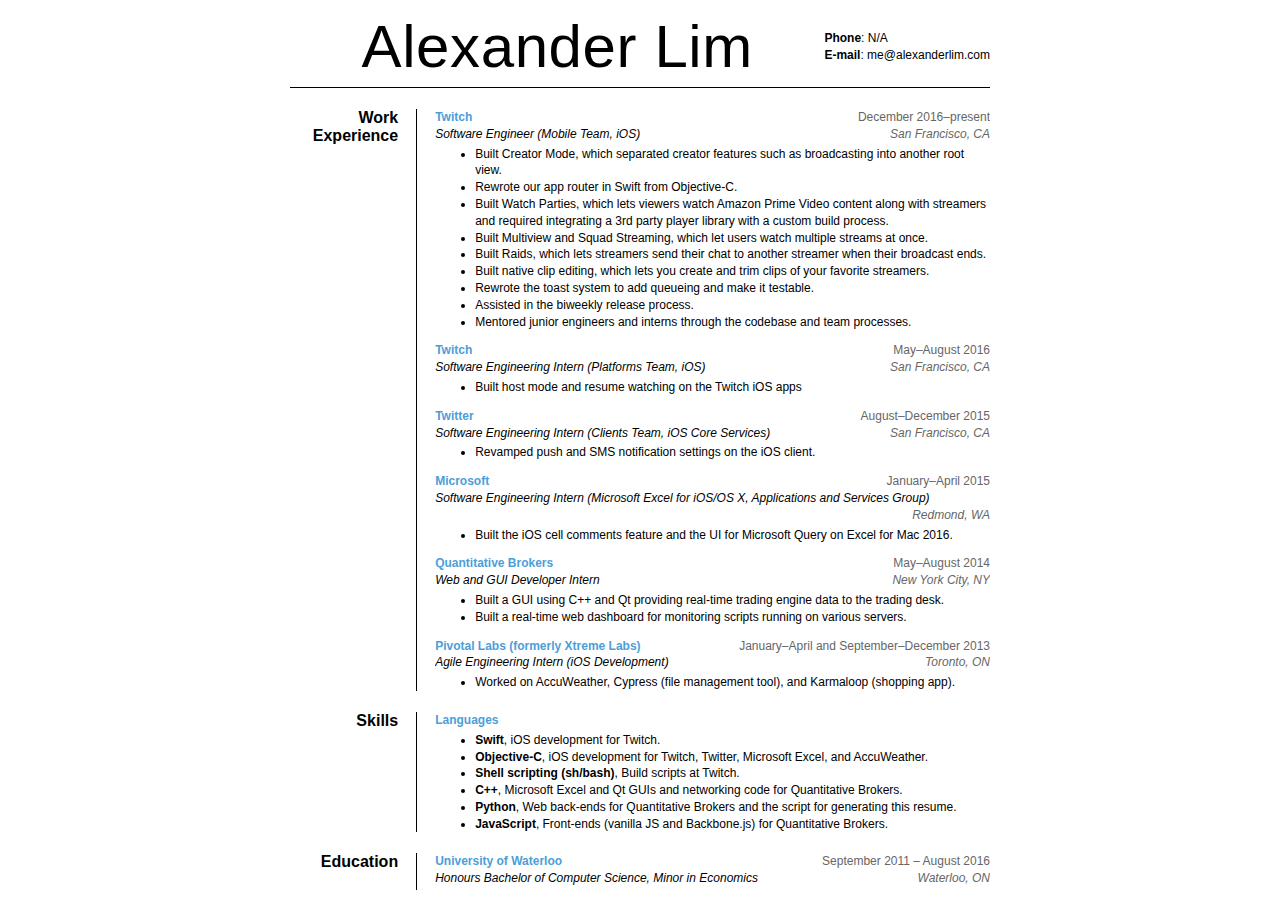
==== commit 032e0e85: "Update for 2022" ====
--- a/resume.html
+++ b/resume.html
@@ -219,10 +219,112 @@
                 <div id="name-container">
                     <h1 id="name-title">Alexander Lim</h1>
                 </div>
-                <div id="contact"><span class="contact-name">Phone</span>:&nbsp;<a class="contact-value" >N/A</a><br><span class="contact-name">E-mail</span>:&nbsp;<a class="contact-value" href="mailto:me@alexanderlim.com">me@alexanderlim.com</a><br><span class="contact-name">GitHub</span>:&nbsp;<a class="contact-value" href="https://github.com/mlex121">mlex121</a>                </div>
+                <div id="contact"><span class="contact-name">Phone</span>:&nbsp;<a class="contact-value" >N/A</a><br><span class="contact-name">E-mail</span>:&nbsp;<a class="contact-value" href="mailto:me@alexanderlim.com">me@alexanderlim.com</a>                </div>
             </div>
             <hr>
             <table id="resume-content">
+                <tr id="jobs" class="section">
+                    <td class="section-header">
+                        <h2 class="section-title">Work Experience</h2>
+                    </td>
+                    <td class="section-content">
+                        <div class="section-item">
+                            <div class="item-header">
+                                <a class="item-title" href="https://www.twitch.tv/">Twitch</a>
+                                <span class="date-range">December 2016–present</span>
+                                <span class="item-subtitle">Software Engineer (Mobile Team, iOS)</span>
+                                <span class="location">San Francisco, CA</span>
+                            </div>
+                            <ul id="job-desc-list" class="desc-list">
+                                <li>Built Creator Mode, which separated creator features such as broadcasting into another root view.</li>
+                                <li>Rewrote our app router in Swift from Objective-C.</li>
+                                <li>Built Watch Parties, which lets viewers watch Amazon Prime Video content along with streamers and required integrating a 3rd party player library with a custom build process.</li>
+                                <li>Built Multiview and Squad Streaming, which let users watch multiple streams at once.</li>
+                                <li>Built Raids, which lets streamers send their chat to another streamer when their broadcast ends.</li>
+                                <li>Built native clip editing, which lets you create and trim clips of your favorite streamers.</li>
+                                <li>Rewrote the toast system to add queueing and make it testable.</li>
+                                <li>Assisted in the biweekly release process.</li>
+                                <li>Mentored junior engineers and interns through the codebase and team processes.</li>
+                            </ul>
+                        </div>
+                        <div class="section-item">
+                            <div class="item-header">
+                                <a class="item-title" href="https://www.twitch.tv/">Twitch</a>
+                                <span class="date-range">May–August 2016</span>
+                                <span class="item-subtitle">Software Engineering Intern (Platforms Team, iOS)</span>
+                                <span class="location">San Francisco, CA</span>
+                            </div>
+                            <ul id="job-desc-list" class="desc-list">
+                                <li>Built host mode and resume watching on the Twitch iOS apps</li>
+                            </ul>
+                        </div>
+                        <div class="section-item">
+                            <div class="item-header">
+                                <a class="item-title" href="https://twitter.com/">Twitter</a>
+                                <span class="date-range">August–December 2015</span>
+                                <span class="item-subtitle">Software Engineering Intern (Clients Team, iOS Core Services)</span>
+                                <span class="location">San Francisco, CA</span>
+                            </div>
+                            <ul id="job-desc-list" class="desc-list">
+                                <li>Revamped push and SMS notification settings on the iOS client.</li>
+                            </ul>
+                        </div>
+                        <div class="section-item">
+                            <div class="item-header">
+                                <a class="item-title" href="http://www.microsoft.com/">Microsoft</a>
+                                <span class="date-range">January–April 2015</span>
+                                <span class="item-subtitle">Software Engineering Intern (Microsoft Excel for iOS/OS X, Applications and Services Group)</span>
+                                <span class="location">Redmond, WA</span>
+                            </div>
+                            <ul id="job-desc-list" class="desc-list">
+                                <li>Built the iOS cell comments feature and the UI for Microsoft Query on Excel for Mac 2016.</li>
+                            </ul>
+                        </div>
+                        <div class="section-item">
+                            <div class="item-header">
+                                <a class="item-title" href="http://quantitativebrokers.com/">Quantitative Brokers</a>
+                                <span class="date-range">May–August 2014</span>
+                                <span class="item-subtitle">Web and GUI Developer Intern</span>
+                                <span class="location">New York City, NY</span>
+                            </div>
+                            <ul id="job-desc-list" class="desc-list">
+                                <li>Built a GUI using C++ and Qt providing real-time trading engine data to the trading desk.</li>
+                                <li>Built a real-time web dashboard for monitoring scripts running on various servers.</li>
+                            </ul>
+                        </div>
+                        <div class="section-item">
+                            <div class="item-header">
+                                <a class="item-title" href="http://pivotal.io/labs">Pivotal Labs (formerly Xtreme Labs)</a>
+                                <span class="date-range">January–April and September–December 2013</span>
+                                <span class="item-subtitle">Agile Engineering Intern (iOS Development)</span>
+                                <span class="location">Toronto, ON</span>
+                            </div>
+                            <ul id="job-desc-list" class="desc-list">
+                                <li>Worked on AccuWeather, Cypress (file management tool), and Karmaloop (shopping app).</li>
+                            </ul>
+                        </div>
+                    </td>
+                </tr>
+                <tr id="skills" class="section">
+                    <td class="section-header">
+                        <h2 class="section-title">Skills</h2>
+                    </td>
+                    <td class="section-content">
+                        <div class="section-item">
+                            <div class="item-header">
+                                <span class="item-title">Languages</span>
+                            </div>
+                            <ul id="skills-list" class="desc-list">
+                                <li class="skill-item"><span class="skill-name">Swift</span>, iOS development for Twitch.</li>
+                                <li class="skill-item"><span class="skill-name">Objective-C</span>, iOS development for Twitch, Twitter, Microsoft Excel, and AccuWeather.</li>
+                                <li class="skill-item"><span class="skill-name">Shell scripting (sh/bash)</span>, Build scripts at Twitch.</li>
+                                <li class="skill-item"><span class="skill-name">C++</span>, Microsoft Excel and Qt GUIs and networking code for Quantitative Brokers.</li>
+                                <li class="skill-item"><span class="skill-name">Python</span>, Web back-ends for Quantitative Brokers and the script for generating this resume.</li>
+                                <li class="skill-item"><span class="skill-name">JavaScript</span>, Front-ends (vanilla JS and Backbone.js) for Quantitative Brokers.</li>
+                            </ul>
+                        </div>
+                    </td>
+                </tr>
                 <tr id="education" class="section">
                     <td class="section-header">
                         <h2 class="section-title">Education</h2>
@@ -235,111 +337,6 @@
                                 <span class="item-subtitle">Honours Bachelor of Computer Science, Minor in Economics</span>
                                 <span class="location">Waterloo, ON</span>
                             </div>
-                        </div>
-                    </td>
-                </tr>
-                <tr id="jobs" class="section">
-                    <td class="section-header">
-                        <h2 class="section-title">Work Experience</h2>
-                    </td>
-                    <td class="section-content">
-                        <div class="section-item">
-                            <div class="item-header">
-                                <a class="item-title" href="https://www.twitch.tv/">Twitch</a>
-                                <span class="date-range">December 2016–present</span>
-                                <span class="item-subtitle">Software Engineer (Mobile Team, iOS)</span>
-                                <span class="location">San Francisco, CA</span>
-                            </div>
-                            <ul id="job-desc-list" class="desc-list">
-                                <li>Built Multiview and Squad Streaming on iOS, which let you watch multiple streams at once.</li>
-                                <li>Built native clip editing on iOS, which lets you create and trim clips of your favorite streamers.</li>
-                                <li>Technologies: Swift (iOS), Objective-C (iOS), git</li>
-                            </ul>
-                        </div>
-                        <div class="section-item">
-                            <div class="item-header">
-                                <a class="item-title" href="https://www.twitch.tv/">Twitch</a>
-                                <span class="date-range">May–August 2016</span>
-                                <span class="item-subtitle">Software Engineering Intern (Platforms Team, iOS)</span>
-                                <span class="location">San Francisco, CA</span>
-                            </div>
-                            <ul id="job-desc-list" class="desc-list">
-                                <li>Built host mode on the Twitch iOS apps, which lets you watch streams hosted by people you follow and host streams yourself.</li>
-                                <li>Built resume watching on the Twitch iOS apps, which lets you continue watching the VOD of a stream from where you left off.</li>
-                                <li>Technologies: Objective-C (iOS), git</li>
-                            </ul>
-                        </div>
-                        <div class="section-item">
-                            <div class="item-header">
-                                <a class="item-title" href="https://twitter.com/">Twitter</a>
-                                <span class="date-range">August–December 2015</span>
-                                <span class="item-subtitle">Software Engineering Intern (Clients Team, iOS Core Services)</span>
-                                <span class="location">San Francisco, CA</span>
-                            </div>
-                            <ul id="job-desc-list" class="desc-list">
-                                <li>Worked on core services for Twitter's iOS client.</li>
-                                <li>Revamped push and SMS notification settings on the iOS client.</li>
-                                <li>Technologies: Objective-C (iOS), git</li>
-                            </ul>
-                        </div>
-                        <div class="section-item">
-                            <div class="item-header">
-                                <a class="item-title" href="http://www.microsoft.com/">Microsoft</a>
-                                <span class="date-range">January–April 2015</span>
-                                <span class="item-subtitle">Software Engineering Intern (Microsoft Excel for iOS/OS X, Applications and Services Group)</span>
-                                <span class="location">Redmond, WA</span>
-                            </div>
-                            <ul id="job-desc-list" class="desc-list">
-                                <li>Built the cell comments feature in the iPhone version of Excel.</li>
-                                <li>Built the UI for Microsoft Query on Excel for Mac 2016, which included SQL syntax highlighting and query results that load on scroll.</li>
-                                <li>Technologies: Objective-C (iOS, OS X), C++, C, Perforce</li>
-                            </ul>
-                        </div>
-                        <div class="section-item">
-                            <div class="item-header">
-                                <a class="item-title" href="http://quantitativebrokers.com/">Quantitative Brokers</a>
-                                <span class="date-range">May–August 2014</span>
-                                <span class="item-subtitle">Web and GUI Developer Intern</span>
-                                <span class="location">New York City, NY</span>
-                            </div>
-                            <ul id="job-desc-list" class="desc-list">
-                                <li>Built a GUI using C++ and Qt providing real-time trading engine data to the trading desk.</li>
-                                <li>Built a real-time web dashboard for monitoring scripts running on various servers.</li>
-                                <li>Technologies: Python (Django, gevent), JavaScript (jQuery, Backbone.js), C++ (Qt), git</li>
-                            </ul>
-                        </div>
-                        <div class="section-item">
-                            <div class="item-header">
-                                <a class="item-title" href="http://pivotal.io/labs">Pivotal Labs (formerly Xtreme Labs)</a>
-                                <span class="date-range">January–April and September–December 2013</span>
-                                <span class="item-subtitle">Agile Engineering Intern (iOS Development)</span>
-                                <span class="location">Toronto, ON</span>
-                            </div>
-                            <ul id="job-desc-list" class="desc-list">
-                                <li>Built AccuWeather, a weather app providing detailed forecasts and a new UI for iOS 7.</li>
-                                <li>Worked on Cypress, a file management application on the iPhone and iPad that synchronizes local storage with Sharepoint, Dropbox, and Box.</li>
-                                <li>Worked on Karmaloop, a shopping application on the iPhone.</li>
-                                <li>Technologies: Objective-C (iOS), git</li>
-                            </ul>
-                        </div>
-                    </td>
-                </tr>
-                <tr id="skills" class="section">
-                    <td class="section-header">
-                        <h2 class="section-title">Skills</h2>
-                    </td>
-                    <td class="section-content">
-                        <div class="section-item">
-                            <div class="item-header">
-                                <span class="item-title">Languages</span>
-                            </div>
-                            <ul id="skills-list" class="desc-list">
-                                <li class="skill-item"><span class="skill-name">Swift</span>, iOS development for Twitch.</li>
-                                <li class="skill-item"><span class="skill-name">Objective-C</span>, iOS development for Twitch, Twitter, Microsoft Excel, and AccuWeather.</li>
-                                <li class="skill-item"><span class="skill-name">C++</span>, Microsoft Excel and Qt GUIs and networking code for Quantitative Brokers.</li>
-                                <li class="skill-item"><span class="skill-name">Python</span>, Web back-ends for Quantitative Brokers and the script for generating this resume.</li>
-                                <li class="skill-item"><span class="skill-name">JavaScript</span>, Front-ends (vanilla JS and Backbone.js) for Quantitative Brokers.</li>
-                            </ul>
                         </div>
                     </td>
                 </tr>
